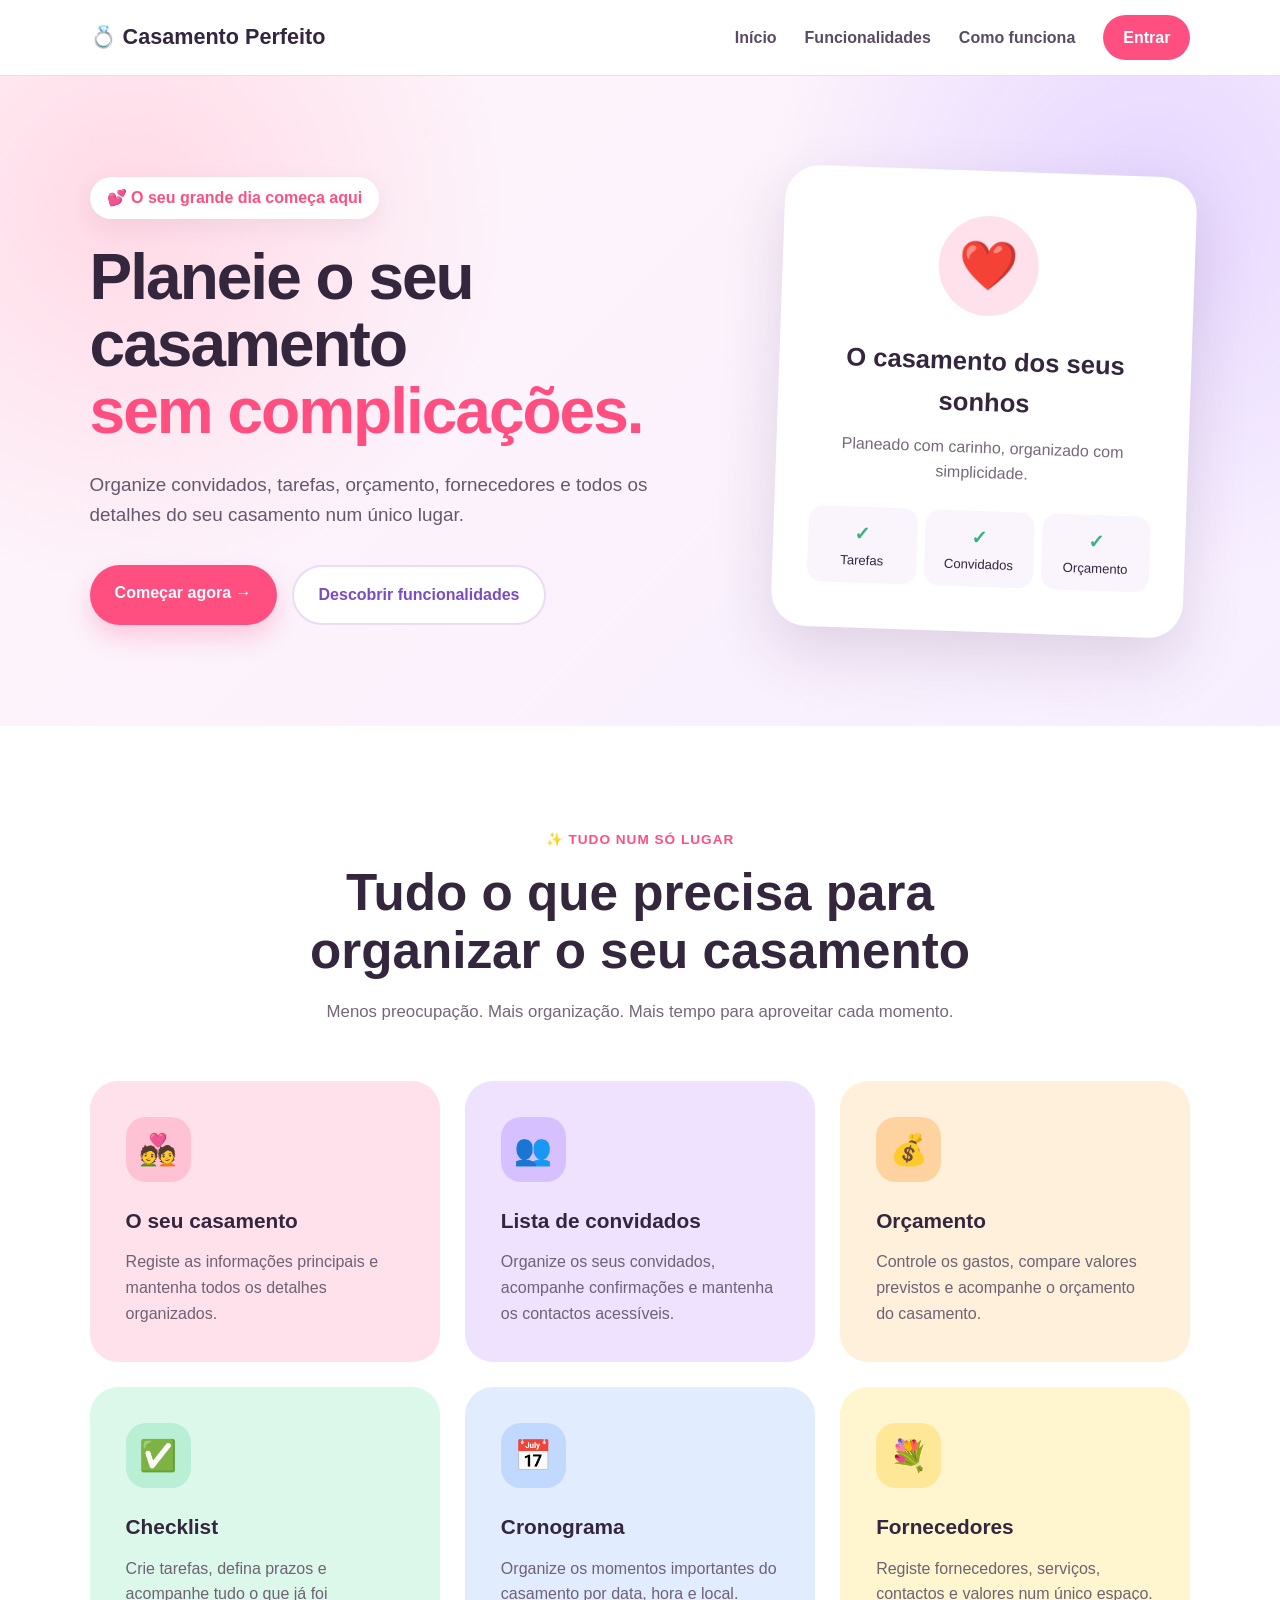
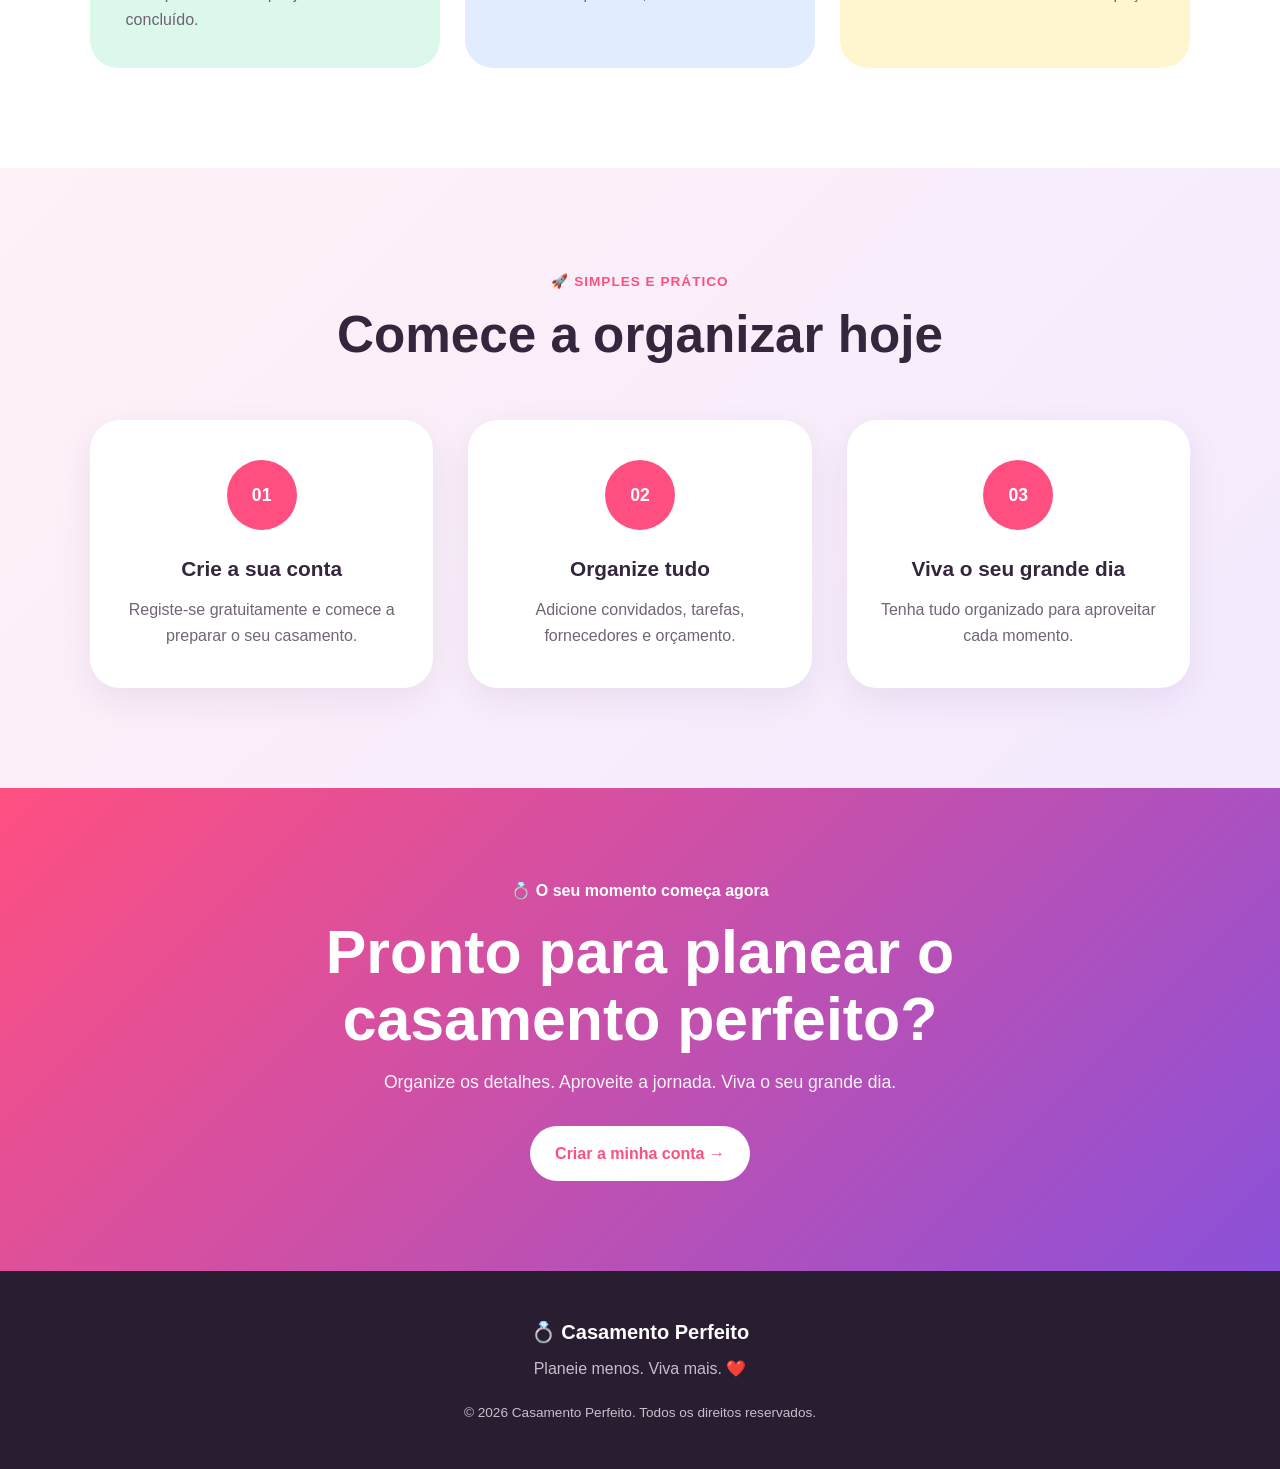
==== index.html @ 6cf1e030 "Add root entry point for GitHub Pages" ====
<!DOCTYPE html>
<html lang="pt">
<head>
    <meta charset="UTF-8">
    <meta name="viewport" content="width=device-width, initial-scale=1.0">
    <meta http-equiv="refresh" content="0; url=frontend/index.html">
    <title>Casamento Perfeito</title>
</head>
<body>

    <p>
        A carregar o <a href="frontend/index.html">Casamento Perfeito</a>...
    </p>

</body>
</html>
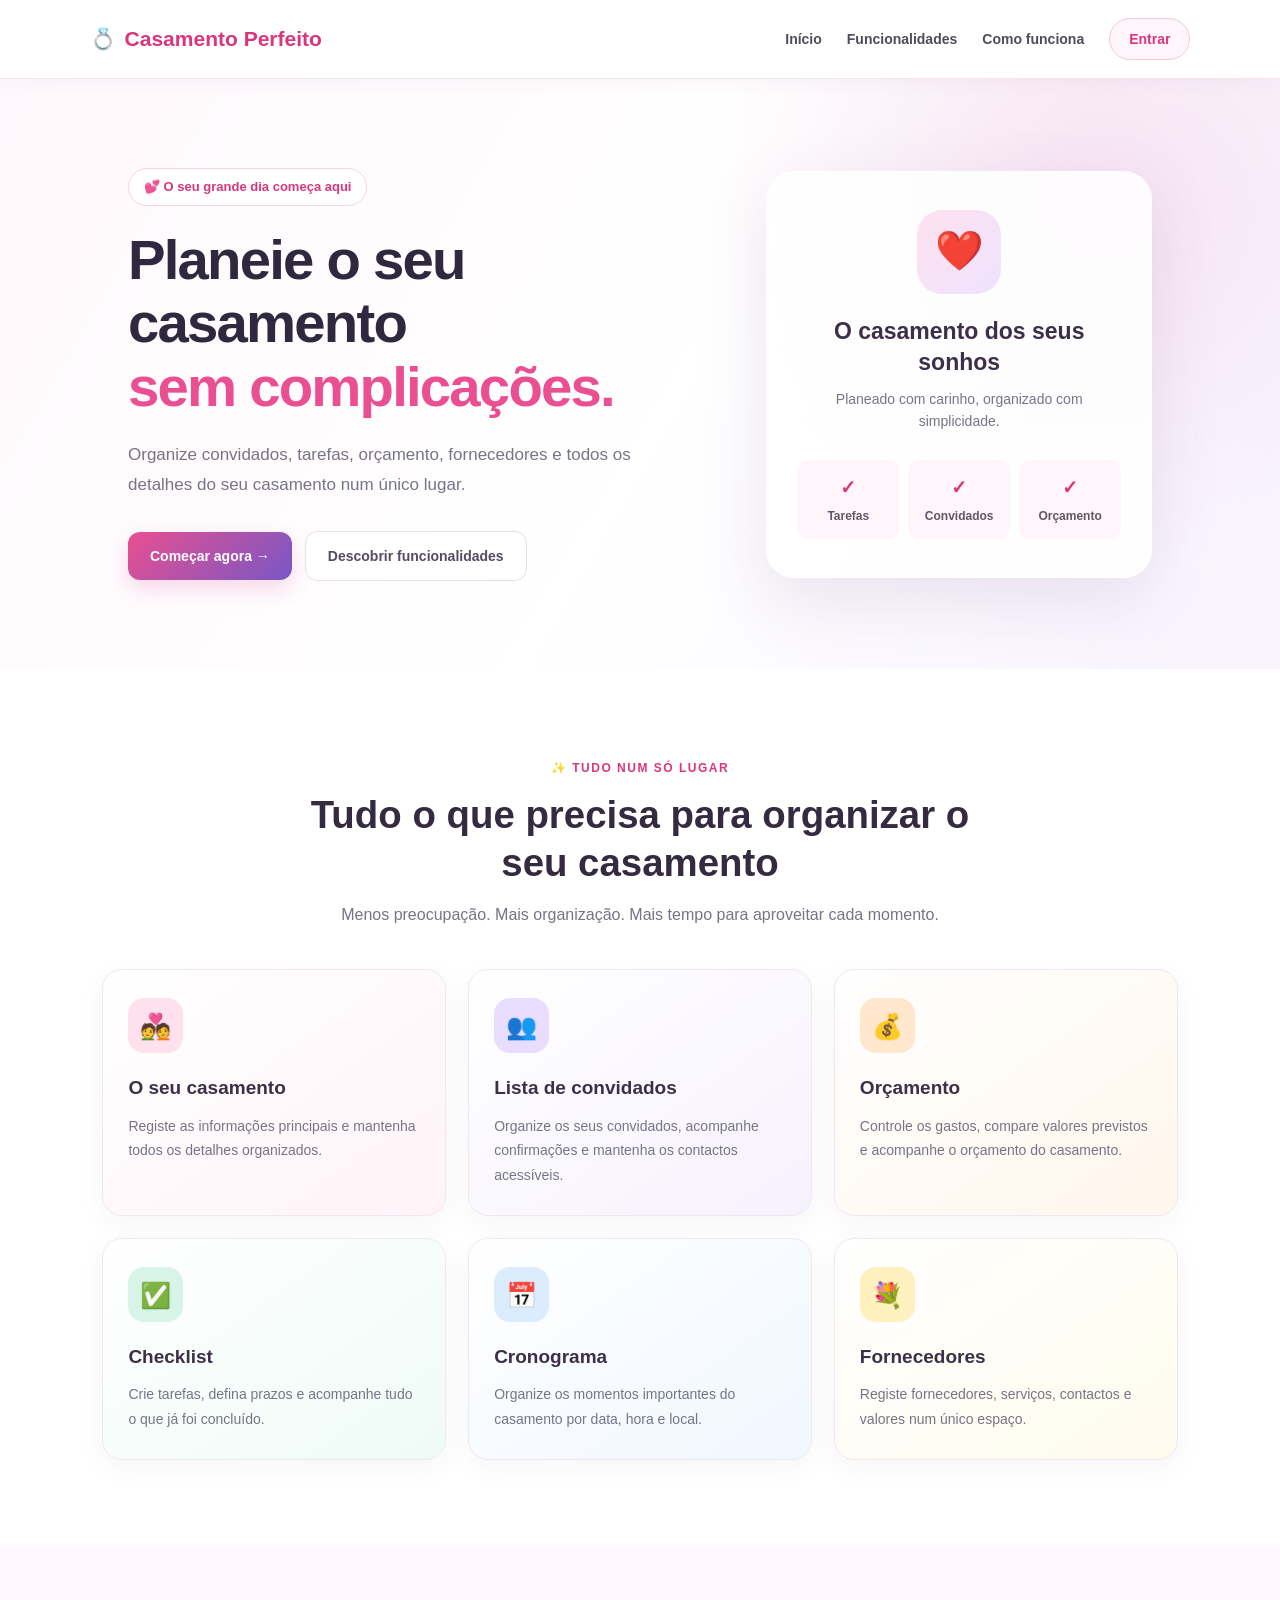
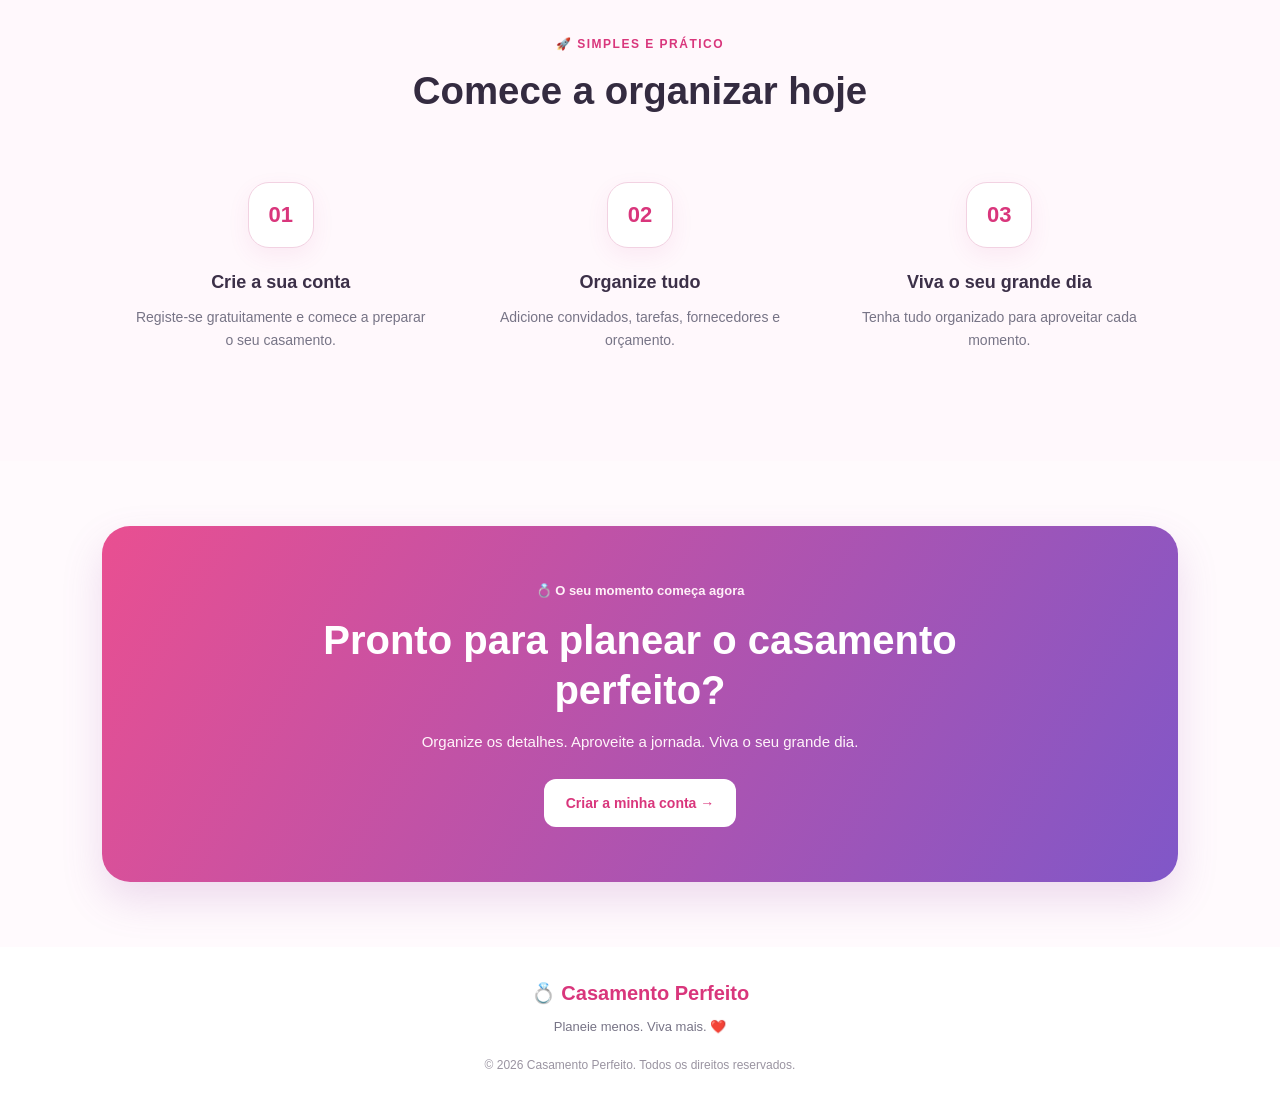
==== commit 91f7e22b: "Update index.html" ====
--- a/index.html
+++ b/index.html
@@ -3,14 +3,352 @@
 <head>
     <meta charset="UTF-8">
     <meta name="viewport" content="width=device-width, initial-scale=1.0">
-    <meta http-equiv="refresh" content="0; url=frontend/index.html">
-    <title>Casamento Perfeito</title>
+
+    <title>Casamento Perfeito | Planeie o seu grande dia</title>
+
+    <link rel="stylesheet" href="frontend/css/home.css">
 </head>
+
 <body>
 
-    <p>
-        A carregar o <a href="frontend/index.html">Casamento Perfeito</a>...
-    </p>
+    <header class="navbar">
+
+        <div class="logo">
+            💍 <span>Casamento Perfeito</span>
+        </div>
+
+        <nav>
+            <a href="#inicio">Início</a>
+            <a href="#funcionalidades">Funcionalidades</a>
+            <a href="#como-funciona">Como funciona</a>
+            <a href="frontend/login.html" class="btn-login">Entrar</a>
+        </nav>
+
+    </header>
+
+    <main>
+
+        <section id="inicio" class="hero">
+
+            <div class="hero-content">
+
+                <span class="hero-tag">
+                    💕 O seu grande dia começa aqui
+                </span>
+
+                <h1>
+                    Planeie o seu casamento
+                    <strong>sem complicações.</strong>
+                </h1>
+
+                <p>
+                    Organize convidados, tarefas, orçamento,
+                    fornecedores e todos os detalhes do seu casamento
+                    num único lugar.
+                </p>
+
+                <div class="hero-buttons">
+
+                    <a href="frontend/registo.html" class="btn-primary">
+                        Começar agora →
+                    </a>
+
+                    <a href="#funcionalidades" class="btn-secondary">
+                        Descobrir funcionalidades
+                    </a>
+
+                </div>
+
+            </div>
+
+            <div class="hero-card">
+
+                <div class="heart">
+                    ❤️
+                </div>
+
+                <h3>
+                    O casamento dos seus sonhos
+                </h3>
+
+                <p>
+                    Planeado com carinho,
+                    organizado com simplicidade.
+                </p>
+
+                <div class="mini-info">
+
+                    <div>
+                        <strong>✓</strong>
+                        Tarefas
+                    </div>
+
+                    <div>
+                        <strong>✓</strong>
+                        Convidados
+                    </div>
+
+                    <div>
+                        <strong>✓</strong>
+                        Orçamento
+                    </div>
+
+                </div>
+
+            </div>
+
+        </section>
+
+        <section id="funcionalidades" class="features">
+
+            <div class="section-heading">
+
+                <span>
+                    ✨ TUDO NUM SÓ LUGAR
+                </span>
+
+                <h2>
+                    Tudo o que precisa para
+                    organizar o seu casamento
+                </h2>
+
+                <p>
+                    Menos preocupação. Mais organização.
+                    Mais tempo para aproveitar cada momento.
+                </p>
+
+            </div>
+
+            <div class="feature-grid">
+
+                <article class="feature-card feature-pink">
+
+                    <div class="feature-icon">
+                        💑
+                    </div>
+
+                    <h3>
+                        O seu casamento
+                    </h3>
+
+                    <p>
+                        Registe as informações principais
+                        e mantenha todos os detalhes
+                        organizados.
+                    </p>
+
+                </article>
+
+                <article class="feature-card feature-purple">
+
+                    <div class="feature-icon">
+                        👥
+                    </div>
+
+                    <h3>
+                        Lista de convidados
+                    </h3>
+
+                    <p>
+                        Organize os seus convidados,
+                        acompanhe confirmações e
+                        mantenha os contactos acessíveis.
+                    </p>
+
+                </article>
+
+                <article class="feature-card feature-orange">
+
+                    <div class="feature-icon">
+                        💰
+                    </div>
+
+                    <h3>
+                        Orçamento
+                    </h3>
+
+                    <p>
+                        Controle os gastos, compare
+                        valores previstos e acompanhe
+                        o orçamento do casamento.
+                    </p>
+
+                </article>
+
+                <article class="feature-card feature-green">
+
+                    <div class="feature-icon">
+                        ✅
+                    </div>
+
+                    <h3>
+                        Checklist
+                    </h3>
+
+                    <p>
+                        Crie tarefas, defina prazos e
+                        acompanhe tudo o que já foi
+                        concluído.
+                    </p>
+
+                </article>
+
+                <article class="feature-card feature-blue">
+
+                    <div class="feature-icon">
+                        📅
+                    </div>
+
+                    <h3>
+                        Cronograma
+                    </h3>
+
+                    <p>
+                        Organize os momentos importantes
+                        do casamento por data, hora e local.
+                    </p>
+
+                </article>
+
+                <article class="feature-card feature-yellow">
+
+                    <div class="feature-icon">
+                        💐
+                    </div>
+
+                    <h3>
+                        Fornecedores
+                    </h3>
+
+                    <p>
+                        Registe fornecedores, serviços,
+                        contactos e valores num único espaço.
+                    </p>
+
+                </article>
+
+            </div>
+
+        </section>
+
+        <section id="como-funciona" class="how-it-works">
+
+            <div class="section-heading">
+
+                <span>
+                    🚀 SIMPLES E PRÁTICO
+                </span>
+
+                <h2>
+                    Comece a organizar hoje
+                </h2>
+
+            </div>
+
+            <div class="steps">
+
+                <div class="step">
+
+                    <div class="step-number">
+                        01
+                    </div>
+
+                    <h3>
+                        Crie a sua conta
+                    </h3>
+
+                    <p>
+                        Registe-se gratuitamente e
+                        comece a preparar o seu casamento.
+                    </p>
+
+                </div>
+
+                <div class="step">
+
+                    <div class="step-number">
+                        02
+                    </div>
+
+                    <h3>
+                        Organize tudo
+                    </h3>
+
+                    <p>
+                        Adicione convidados, tarefas,
+                        fornecedores e orçamento.
+                    </p>
+
+                </div>
+
+                <div class="step">
+
+                    <div class="step-number">
+                        03
+                    </div>
+
+                    <h3>
+                        Viva o seu grande dia
+                    </h3>
+
+                    <p>
+                        Tenha tudo organizado para
+                        aproveitar cada momento.
+                    </p>
+
+                </div>
+
+            </div>
+
+        </section>
+
+        <section class="cta">
+
+            <div>
+
+                <span>
+                    💍 O seu momento começa agora
+                </span>
+
+                <h2>
+                    Pronto para planear
+                    o casamento perfeito?
+                </h2>
+
+                <p>
+                    Organize os detalhes.
+                    Aproveite a jornada.
+                    Viva o seu grande dia.
+                </p>
+
+                <a href="frontend/registo.html" class="btn-primary">
+                    Criar a minha conta →
+                </a>
+
+            </div>
+
+        </section>
+
+    </main>
+
+    <footer>
+
+        <div class="footer-logo">
+            💍 Casamento Perfeito
+        </div>
+
+        <p>
+            Planeie menos. Viva mais. ❤️
+        </p>
+
+        <p class="copyright">
+            © 2026 Casamento Perfeito.
+            Todos os direitos reservados.
+        </p>
+
+    </footer>
+
+    <script src="frontend/js/app.js"></script>
 
 </body>
 </html>
--- a/frontend/css/home.css
+++ b/frontend/css/home.css
@@ -0,0 +1,659 @@
+
+/* =====================================================
+   CASAMENTO PERFEITO — CSS EXCLUSIVO DA PÁGINA INICIAL
+   Ficheiro: frontend/css/home.css
+   Não substitui nem modifica o style.css existente.
+   ===================================================== */
+
+body:has(> header.navbar) {
+    --home-pink: #e94f91;
+    --home-pink-dark: #d9367c;
+    --home-purple: #7857c5;
+    --home-orange: #f3a35c;
+    --home-green: #63b99a;
+    --home-blue: #6ba9df;
+    --home-yellow: #f0c75e;
+    --home-text: #343044;
+    --home-muted: #777486;
+
+    margin: 0;
+    background: #fffafd;
+    color: var(--home-text);
+    font-family: Arial, Helvetica, sans-serif;
+    line-height: 1.6;
+}
+
+body:has(> header.navbar) *,
+body:has(> header.navbar) *::before,
+body:has(> header.navbar) *::after {
+    box-sizing: border-box;
+}
+
+/* NAVEGAÇÃO */
+
+body:has(> header.navbar) > header.navbar {
+    position: sticky;
+    top: 0;
+    z-index: 100;
+    display: flex;
+    align-items: center;
+    justify-content: space-between;
+    gap: 24px;
+    padding: 18px 7%;
+    background: rgba(255, 255, 255, 0.97);
+    border: 0;
+    border-bottom: 1px solid #f1e8ef;
+    box-shadow: 0 4px 20px rgba(80, 40, 75, 0.04);
+    backdrop-filter: blur(12px);
+}
+
+body:has(> header.navbar) .navbar .logo {
+    display: flex;
+    align-items: center;
+    gap: 9px;
+    color: var(--home-pink-dark);
+    font-size: 21px;
+    font-weight: 800;
+    white-space: nowrap;
+}
+
+body:has(> header.navbar) .navbar nav {
+    display: flex;
+    align-items: center;
+    justify-content: flex-end;
+    gap: 25px;
+    flex-wrap: wrap;
+}
+
+body:has(> header.navbar) .navbar nav a {
+    color: #514b5c;
+    text-decoration: none;
+    font-size: 14px;
+    font-weight: 600;
+    transition: color 0.2s ease;
+}
+
+body:has(> header.navbar) .navbar nav a:hover {
+    color: var(--home-pink-dark);
+}
+
+body:has(> header.navbar) .navbar nav a.btn-login {
+    padding: 9px 19px;
+    border: 1px solid #f0c9dc;
+    border-radius: 999px;
+    color: var(--home-pink-dark);
+    background: #fff5fa;
+}
+
+body:has(> header.navbar) .navbar nav a.btn-login:hover {
+    background: #ffe8f2;
+}
+
+/* LAYOUT PRINCIPAL */
+
+body:has(> header.navbar) > main {
+    width: 100%;
+    max-width: none;
+    margin: 0;
+    padding: 0;
+}
+
+/* SECÇÃO HERO */
+
+body:has(> header.navbar) .hero {
+    min-height: 590px;
+    display: grid;
+    grid-template-columns: minmax(0, 1.2fr) minmax(280px, 0.8fr);
+    align-items: center;
+    gap: 60px;
+    margin: 0;
+    padding: 80px 10%;
+    border: 0;
+    border-radius: 0;
+    background:
+        radial-gradient(
+            circle at 85% 20%,
+            rgba(235, 185, 222, 0.36),
+            transparent 32%
+        ),
+        linear-gradient(120deg, #fff8fc, #fff 53%, #f8f3ff);
+    box-shadow: none;
+}
+
+body:has(> header.navbar) .hero-content {
+    max-width: 650px;
+}
+
+body:has(> header.navbar) .hero-tag {
+    display: inline-block;
+    margin-bottom: 22px;
+    padding: 8px 15px;
+    border: 1px solid #f5d5e5;
+    border-radius: 999px;
+    background: #fff;
+    color: var(--home-pink-dark);
+    font-size: 13px;
+    font-weight: 700;
+}
+
+body:has(> header.navbar) .hero h1 {
+    margin: 0 0 22px;
+    color: #30283e;
+    font-size: clamp(38px, 4.4vw, 61px);
+    font-weight: 800;
+    line-height: 1.12;
+    letter-spacing: -1.8px;
+}
+
+body:has(> header.navbar) .hero h1 strong {
+    display: block;
+    color: var(--home-pink);
+}
+
+body:has(> header.navbar) .hero-content > p {
+    max-width: 570px;
+    margin: 0 0 30px;
+    color: var(--home-muted);
+    font-size: 17px;
+    line-height: 1.8;
+}
+
+/* BOTÕES */
+
+body:has(> header.navbar) .hero-buttons {
+    display: flex;
+    align-items: center;
+    gap: 13px;
+    flex-wrap: wrap;
+}
+
+body:has(> header.navbar) .hero-buttons a,
+body:has(> header.navbar) .cta a.btn-primary {
+    display: inline-flex;
+    align-items: center;
+    justify-content: center;
+    min-height: 48px;
+    padding: 13px 22px;
+    border-radius: 12px;
+    font-size: 14px;
+    font-weight: 700;
+    text-align: center;
+    text-decoration: none;
+    transition: transform 0.2s ease, box-shadow 0.2s ease;
+}
+
+body:has(> header.navbar) .hero-buttons a:hover,
+body:has(> header.navbar) .cta a.btn-primary:hover {
+    transform: translateY(-2px);
+}
+
+body:has(> header.navbar) .hero-buttons a.btn-primary {
+    color: #fff;
+    background: linear-gradient(
+        135deg,
+        var(--home-pink),
+        var(--home-purple)
+    );
+    box-shadow: 0 9px 22px rgba(210, 70, 145, 0.2);
+}
+
+body:has(> header.navbar) .hero-buttons a.btn-secondary {
+    border: 1px solid #e9dce9;
+    color: #554b65;
+    background: #fff;
+}
+
+body:has(> header.navbar) .hero-buttons a.btn-secondary:hover {
+    background: #fff3f9;
+}
+
+/* CARTÃO DECORATIVO */
+
+body:has(> header.navbar) .hero-card {
+    width: 100%;
+    max-width: 390px;
+    justify-self: center;
+    padding: 38px 30px;
+    border: 1px solid #fff;
+    border-radius: 28px;
+    background: rgba(255, 255, 255, 0.9);
+    box-shadow: 0 25px 70px rgba(108, 69, 125, 0.13);
+    text-align: center;
+}
+
+body:has(> header.navbar) .hero-card .heart {
+    display: flex;
+    align-items: center;
+    justify-content: center;
+    width: 84px;
+    height: 84px;
+    margin: 0 auto 22px;
+    border-radius: 25px;
+    background: linear-gradient(135deg, #ffe1ee, #eee3ff);
+    font-size: 39px;
+}
+
+body:has(> header.navbar) .hero-card h3 {
+    margin: 0 0 10px;
+    color: #3b3048;
+    font-size: 23px;
+    line-height: 1.35;
+}
+
+body:has(> header.navbar) .hero-card > p {
+    margin: 0;
+    color: var(--home-muted);
+    font-size: 14px;
+}
+
+body:has(> header.navbar) .mini-info {
+    display: grid;
+    grid-template-columns: repeat(3, minmax(0, 1fr));
+    gap: 9px;
+    margin-top: 27px;
+}
+
+body:has(> header.navbar) .mini-info > div {
+    padding: 13px 5px;
+    border-radius: 12px;
+    background: #fff5fa;
+    color: #65556a;
+    font-size: 12px;
+    font-weight: 600;
+}
+
+body:has(> header.navbar) .mini-info strong {
+    display: block;
+    margin-bottom: 4px;
+    color: var(--home-pink-dark);
+    font-size: 19px;
+}
+
+/* TÍTULOS DAS SECÇÕES */
+
+body:has(> header.navbar) .section-heading {
+    max-width: 720px;
+    margin: 0 auto 42px;
+    text-align: center;
+}
+
+body:has(> header.navbar) .section-heading > span {
+    display: inline-block;
+    margin-bottom: 12px;
+    color: var(--home-pink-dark);
+    font-size: 12px;
+    font-weight: 800;
+    letter-spacing: 1.5px;
+}
+
+body:has(> header.navbar) .section-heading h2 {
+    margin: 0 0 15px;
+    color: #342b40;
+    font-size: clamp(29px, 3vw, 40px);
+    line-height: 1.25;
+}
+
+body:has(> header.navbar) .section-heading p {
+    margin: 0;
+    color: var(--home-muted);
+    font-size: 16px;
+}
+
+/* FUNCIONALIDADES */
+
+body:has(> header.navbar) .features,
+body:has(> header.navbar) .how-it-works {
+    padding: 85px 8%;
+}
+
+body:has(> header.navbar) .features {
+    background: #fff;
+}
+
+body:has(> header.navbar) .feature-grid {
+    display: grid;
+    grid-template-columns: repeat(3, minmax(0, 1fr));
+    gap: 22px;
+    max-width: 1150px;
+    margin: 0 auto;
+}
+
+body:has(> header.navbar) .feature-card {
+    min-width: 0;
+    padding: 28px 25px;
+    border: 1px solid #f0e8f0;
+    border-radius: 20px;
+    background: #fff;
+    box-shadow: 0 8px 28px rgba(65, 39, 75, 0.045);
+    transition: transform 0.2s ease, box-shadow 0.2s ease;
+}
+
+body:has(> header.navbar) .feature-card:hover {
+    transform: translateY(-5px);
+    box-shadow: 0 15px 34px rgba(65, 39, 75, 0.09);
+}
+
+body:has(> header.navbar) .feature-icon {
+    display: flex;
+    align-items: center;
+    justify-content: center;
+    width: 55px;
+    height: 55px;
+    margin-bottom: 20px;
+    border-radius: 16px;
+    font-size: 25px;
+}
+
+body:has(> header.navbar) .feature-pink {
+    background: linear-gradient(145deg, #fff, #fff3f8);
+}
+
+body:has(> header.navbar) .feature-pink .feature-icon {
+    background: #ffe1ed;
+}
+
+body:has(> header.navbar) .feature-purple {
+    background: linear-gradient(145deg, #fff, #f6f1ff);
+}
+
+body:has(> header.navbar) .feature-purple .feature-icon {
+    background: #e9ddff;
+}
+
+body:has(> header.navbar) .feature-orange {
+    background: linear-gradient(145deg, #fff, #fff6ec);
+}
+
+body:has(> header.navbar) .feature-orange .feature-icon {
+    background: #ffe7ce;
+}
+
+body:has(> header.navbar) .feature-green {
+    background: linear-gradient(145deg, #fff, #effbf6);
+}
+
+body:has(> header.navbar) .feature-green .feature-icon {
+    background: #d8f4e8;
+}
+
+body:has(> header.navbar) .feature-blue {
+    background: linear-gradient(145deg, #fff, #f0f7ff);
+}
+
+body:has(> header.navbar) .feature-blue .feature-icon {
+    background: #dcecff;
+}
+
+body:has(> header.navbar) .feature-yellow {
+    background: linear-gradient(145deg, #fff, #fffbed);
+}
+
+body:has(> header.navbar) .feature-yellow .feature-icon {
+    background: #fff0bf;
+}
+
+body:has(> header.navbar) .feature-card h3 {
+    margin: 0 0 10px;
+    color: #3c3048;
+    font-size: 19px;
+}
+
+body:has(> header.navbar) .feature-card p {
+    margin: 0;
+    color: var(--home-muted);
+    font-size: 14px;
+    line-height: 1.75;
+}
+
+/* COMO FUNCIONA */
+
+body:has(> header.navbar) .how-it-works {
+    background: #fff8fc;
+}
+
+body:has(> header.navbar) .steps {
+    display: grid;
+    grid-template-columns: repeat(3, minmax(0, 1fr));
+    gap: 28px;
+    max-width: 1050px;
+    margin: 0 auto;
+}
+
+body:has(> header.navbar) .step {
+    padding: 25px 20px;
+    text-align: center;
+}
+
+body:has(> header.navbar) .step-number {
+    display: flex;
+    align-items: center;
+    justify-content: center;
+    width: 66px;
+    height: 66px;
+    margin: 0 auto 20px;
+    border: 1px solid #f2d2e2;
+    border-radius: 21px;
+    background: #fff;
+    color: var(--home-pink-dark);
+    font-size: 22px;
+    font-weight: 800;
+    box-shadow: 0 8px 22px rgba(210, 70, 145, 0.08);
+}
+
+body:has(> header.navbar) .step h3 {
+    margin: 0 0 10px;
+    color: #3c3048;
+    font-size: 18px;
+}
+
+body:has(> header.navbar) .step p {
+    margin: 0;
+    color: var(--home-muted);
+    font-size: 14px;
+}
+
+/* CHAMADA FINAL */
+
+body:has(> header.navbar) .cta {
+    margin: 65px 8%;
+    padding: 55px 30px;
+    border-radius: 28px;
+    background: linear-gradient(120deg, #e94f91, #8057c8);
+    color: #fff;
+    text-align: center;
+    box-shadow: 0 18px 40px rgba(153, 76, 164, 0.18);
+}
+
+body:has(> header.navbar) .cta > div {
+    max-width: 700px;
+    margin: 0 auto;
+}
+
+body:has(> header.navbar) .cta span {
+    display: block;
+    margin-bottom: 13px;
+    color: #fff1f8;
+    font-size: 13px;
+    font-weight: 700;
+}
+
+body:has(> header.navbar) .cta h2 {
+    margin: 0 0 15px;
+    color: #fff;
+    font-size: clamp(28px, 3.5vw, 40px);
+    line-height: 1.25;
+}
+
+body:has(> header.navbar) .cta p {
+    margin: 0 0 25px;
+    color: #fff4fa;
+    font-size: 15px;
+}
+
+body:has(> header.navbar) .cta a.btn-primary {
+    color: var(--home-pink-dark);
+    background: #fff;
+}
+
+/* RODAPÉ */
+
+body:has(> header.navbar) > footer {
+    padding: 30px 20px;
+    border: 0;
+    background: #fff;
+    color: var(--home-muted);
+    text-align: center;
+}
+
+body:has(> header.navbar) .footer-logo {
+    margin-bottom: 8px;
+    color: var(--home-pink-dark);
+    font-size: 20px;
+    font-weight: 800;
+}
+
+body:has(> header.navbar) > footer p {
+    margin: 5px 0;
+    font-size: 13px;
+}
+
+body:has(> header.navbar) .copyright {
+    margin-top: 18px;
+    color: #9a94a1;
+    font-size: 12px;
+}
+
+/* ACESSIBILIDADE */
+
+body:has(> header.navbar) a:focus-visible {
+    outline: 3px solid #9c70db;
+    outline-offset: 4px;
+}
+
+/* TABLETS */
+
+@media (max-width: 900px) {
+    body:has(> header.navbar) > header.navbar {
+        padding: 16px 5%;
+    }
+
+    body:has(> header.navbar) .navbar nav {
+        gap: 15px;
+    }
+
+    body:has(> header.navbar) .hero {
+        grid-template-columns: minmax(0, 1fr) minmax(240px, 0.8fr);
+        gap: 30px;
+        padding: 65px 6%;
+    }
+
+    body:has(> header.navbar) .features,
+    body:has(> header.navbar) .how-it-works {
+        padding: 65px 6%;
+    }
+
+    body:has(> header.navbar) .feature-grid {
+        grid-template-columns: repeat(2, minmax(0, 1fr));
+    }
+}
+
+/* TELEMÓVEIS */
+
+@media (max-width: 650px) {
+    body:has(> header.navbar) > header.navbar {
+        position: relative;
+        align-items: flex-start;
+        flex-direction: column;
+        gap: 14px;
+        padding: 16px 20px;
+    }
+
+    body:has(> header.navbar) .navbar .logo {
+        font-size: 19px;
+    }
+
+    body:has(> header.navbar) .navbar nav {
+        width: 100%;
+        justify-content: flex-start;
+        gap: 10px 16px;
+    }
+
+    body:has(> header.navbar) .navbar nav a {
+        font-size: 13px;
+    }
+
+    body:has(> header.navbar) .navbar nav a.btn-login {
+        padding: 7px 13px;
+    }
+
+    body:has(> header.navbar) .hero {
+        grid-template-columns: minmax(0, 1fr);
+        gap: 38px;
+        padding: 55px 22px;
+    }
+
+    body:has(> header.navbar) .hero h1 {
+        font-size: clamp(35px, 9vw, 48px);
+        letter-spacing: -1px;
+    }
+
+    body:has(> header.navbar) .hero-content > p {
+        font-size: 15px;
+    }
+
+    body:has(> header.navbar) .hero-buttons {
+        align-items: stretch;
+        flex-direction: column;
+    }
+
+    body:has(> header.navbar) .hero-buttons a {
+        width: 100%;
+    }
+
+    body:has(> header.navbar) .hero-card {
+        max-width: 420px;
+        padding: 30px 22px;
+    }
+
+    body:has(> header.navbar) .features,
+    body:has(> header.navbar) .how-it-works {
+        padding: 55px 20px;
+    }
+
+    body:has(> header.navbar) .section-heading {
+        margin-bottom: 30px;
+    }
+
+    body:has(> header.navbar) .feature-grid,
+    body:has(> header.navbar) .steps {
+        grid-template-columns: minmax(0, 1fr);
+        gap: 16px;
+    }
+
+    body:has(> header.navbar) .feature-card {
+        padding: 24px;
+    }
+
+    body:has(> header.navbar) .step {
+        padding: 18px 12px;
+    }
+
+    body:has(> header.navbar) .cta {
+        margin: 35px 15px;
+        padding: 40px 22px;
+        border-radius: 22px;
+    }
+}
+
+/* REDUÇÃO DE MOVIMENTO */
+
+@media (prefers-reduced-motion: reduce) {
+    body:has(> header.navbar) *,
+    body:has(> header.navbar) *::before,
+    body:has(> header.navbar) *::after {
+        scroll-behavior: auto;
+        transition-duration: 0.01ms;
+        animation-duration: 0.01ms;
+        animation-iteration-count: 1;
+    }
+}
